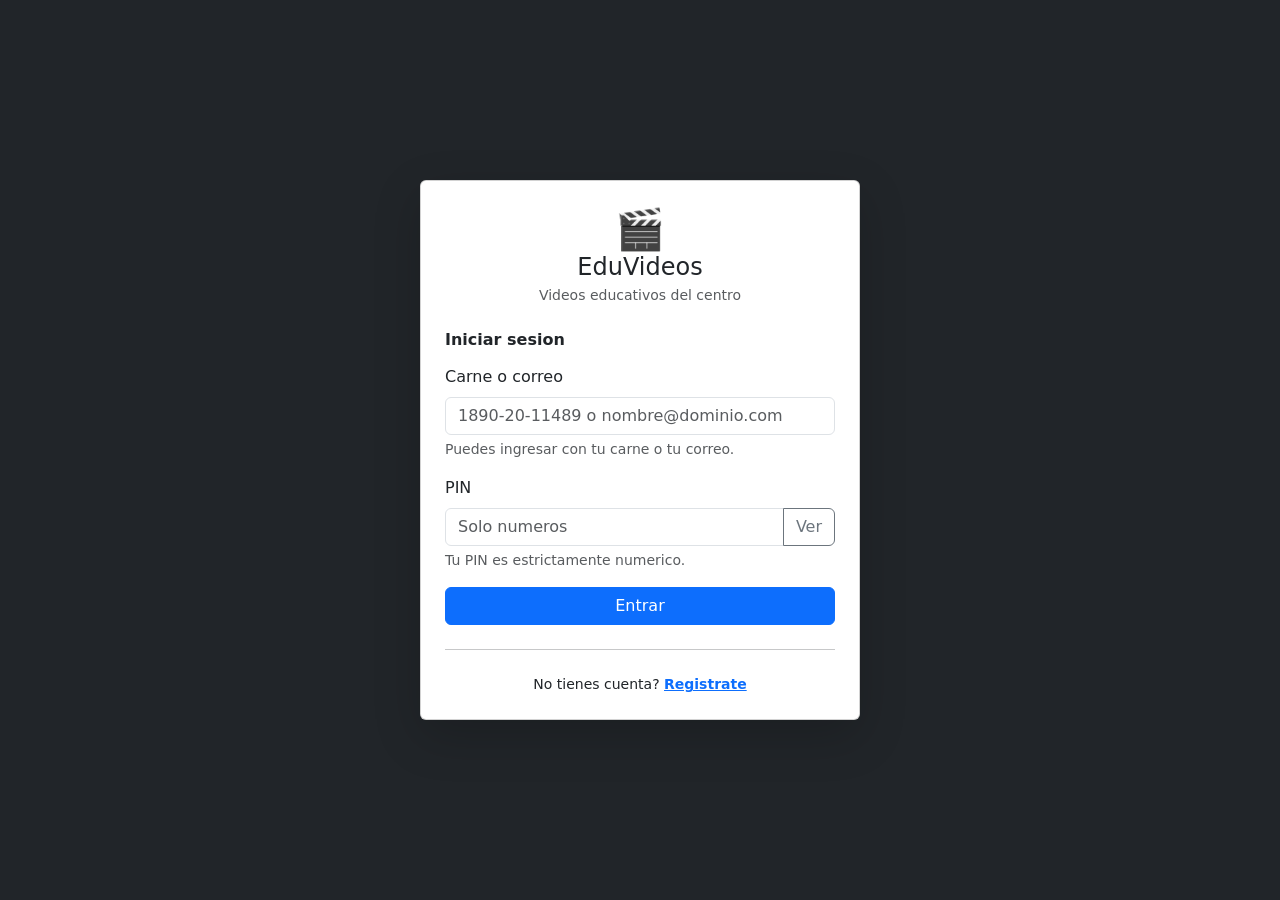
==== login.html @ a939062a "ultimos cambios" ====
<!DOCTYPE html>
<html lang="es">
<head>
  <meta charset="UTF-8">
  <meta name="viewport" content="width=device-width, initial-scale=1">
  <title>Iniciar sesion | EduVideos</title>

  <link href="https://cdn.jsdelivr.net/npm/bootstrap@5.3.3/dist/css/bootstrap.min.css" rel="stylesheet">

  <!--
    Todo el color sale de clases de Bootstrap: el fondo es bg-dark y el anillo
    de foco es el que Bootstrap ya aplica por defecto. Solo queda el ancho maximo
    del formulario, porque Bootstrap no tiene utilidad de max-width en px.
  -->
  <style>
    .tarjeta { max-width: 440px; }
  </style>
</head>
<body class="d-flex align-items-center justify-content-center p-3 min-vh-100 bg-dark">

  <div class="card shadow-lg tarjeta w-100">
    <div class="card-body p-4">

      <div class="text-center mb-4">
        <div class="display-6">&#127916;</div>
        <h1 class="h4 mb-1">EduVideos</h1>
        <p class="text-muted small mb-0">Videos educativos del centro</p>
      </div>

      <!-- ===================== LOGIN ===================== -->
      <div id="formLoginBox">
        <h2 class="h6 fw-bold mb-3">Iniciar sesion</h2>

        <div id="alertaLogin" class="d-none" role="alert" aria-live="assertive"></div>

        <form id="formLogin" novalidate>
          <div class="mb-3">
            <label for="usuario" class="form-label">Carne o correo</label>
            <input type="text" id="usuario" class="form-control" autocomplete="username"
                   placeholder="1890-20-11489 o nombre@dominio.com" required>
            <div class="form-text">Puedes ingresar con tu carne o tu correo.</div>
          </div>

          <div class="mb-3">
            <label for="password" class="form-label">PIN</label>
            <div class="input-group">
              <input type="password" id="password" class="form-control" autocomplete="current-password"
                     inputmode="numeric" placeholder="Solo numeros" required>
              <button class="btn btn-outline-secondary" type="button" id="btnVerPin"
                      aria-label="Mostrar u ocultar el PIN">Ver</button>
            </div>
            <div class="form-text">Tu PIN es estrictamente numerico.</div>
          </div>

          <button type="submit" class="btn btn-primary w-100" id="btnEntrar">Entrar</button>
        </form>

        <hr class="my-4">

        <p class="text-center small mb-0">
          No tienes cuenta? <a href="#" id="irRegistro" class="fw-semibold">Registrate</a>
        </p>
      </div>

      <!-- ===================== REGISTRO ===================== -->
      <div id="formRegistroBox" class="d-none">
        <h2 class="h6 fw-bold mb-3">Crear cuenta</h2>

        <div id="alertaRegistro" class="d-none" role="alert" aria-live="assertive"></div>

        <form id="formRegistro" novalidate>
          <div class="mb-2">
            <label for="regCarne" class="form-label">Carne</label>
            <input type="text" id="regCarne" class="form-control" placeholder="1890-20-11489"
                   maxlength="13" required>
            <div class="form-text">Formato 9999-99-9999 o 9999-99-99999.</div>
          </div>

          <div class="mb-2">
            <label for="regNombre" class="form-label">Nombre completo</label>
            <input type="text" id="regNombre" class="form-control" placeholder="Nombre y apellidos"
                   autocomplete="name" required>
          </div>

          <div class="mb-2">
            <label for="regCorreo" class="form-label">Correo</label>
            <input type="email" id="regCorreo" class="form-control" placeholder="nombre@dominio.com"
                   autocomplete="email" required>
          </div>

          <div class="mb-3">
            <label for="regPassword" class="form-label">PIN</label>
            <input type="password" id="regPassword" class="form-control" placeholder="Solo numeros"
                   inputmode="numeric" autocomplete="new-password" required>
            <div class="form-text">Solo numeros. El carne y el correo no pueden repetirse.</div>
          </div>

          <button type="submit" class="btn btn-success w-100" id="btnRegistrar">Registrarme</button>
        </form>

        <p class="text-center small mt-3 mb-0">
          Ya tienes cuenta? <a href="#" id="irLogin" class="fw-semibold">Inicia sesion</a>
        </p>
      </div>

    </div>
  </div>

  <script src="https://cdn.jsdelivr.net/npm/bootstrap@5.3.3/dist/js/bootstrap.bundle.min.js"></script>

  <!--
    Solo se cargan api.js, usuario.js y login.js: el catalogo no hace falta aqui.
    Toda la logica vive en la clase Login, sin scripts inline.
  -->
  <script src="js/api.js"></script>
  <script src="js/usuario.js"></script>
  <script src="js/login.js"></script>
</body>
</html>
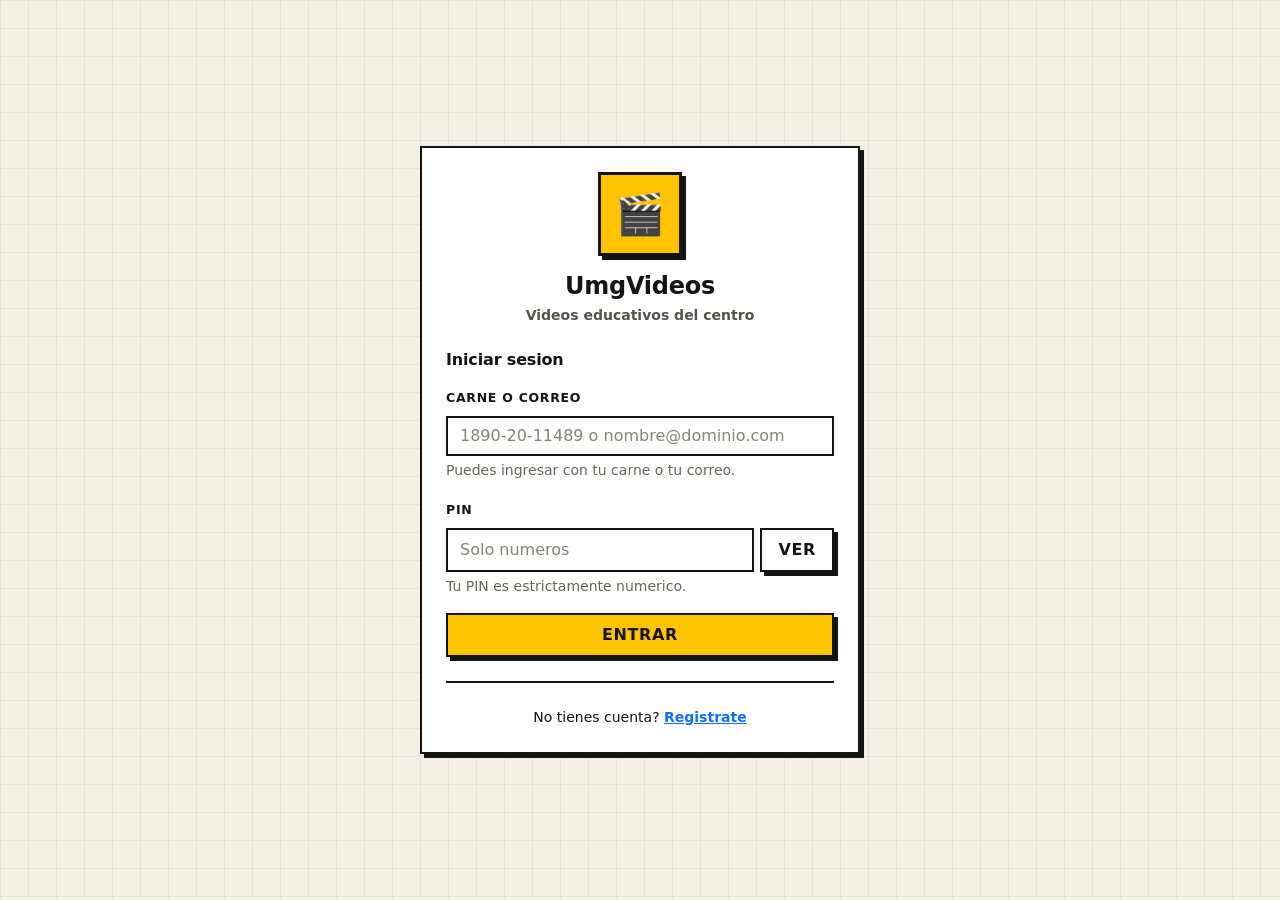
==== commit 41d54ca0: "impresion_firmas se corrige forma de impresiony la forma en la que se muestran las firmas" ====
--- a/login.html
+++ b/login.html
@@ -3,28 +3,20 @@
 <head>
   <meta charset="UTF-8">
   <meta name="viewport" content="width=device-width, initial-scale=1">
-  <title>Iniciar sesion | EduVideos</title>
+  <title>Iniciar sesion | UmgVideos</title>
 
   <link href="https://cdn.jsdelivr.net/npm/bootstrap@5.3.3/dist/css/bootstrap.min.css" rel="stylesheet">
+  <link href="css/tema.css" rel="stylesheet">
+</head>
+<body class="d-flex align-items-center justify-content-center p-3 min-vh-100 bg-body">
 
-  <!--
-    Todo el color sale de clases de Bootstrap: el fondo es bg-dark y el anillo
-    de foco es el que Bootstrap ya aplica por defecto. Solo queda el ancho maximo
-    del formulario, porque Bootstrap no tiene utilidad de max-width en px.
-  -->
-  <style>
-    .tarjeta { max-width: 440px; }
-  </style>
-</head>
-<body class="d-flex align-items-center justify-content-center p-3 min-vh-100 bg-dark">
-
-  <div class="card shadow-lg tarjeta w-100">
+  <div class="card tarjeta w-100">
     <div class="card-body p-4">
 
       <div class="text-center mb-4">
-        <div class="display-6">&#127916;</div>
-        <h1 class="h4 mb-1">EduVideos</h1>
-        <p class="text-muted small mb-0">Videos educativos del centro</p>
+        <div class="marca"><span class="display-6">&#127916;</span></div>
+        <h1 class="h4 mb-1 mt-3">UmgVideos</h1>
+        <p class="text-muted small fw-semibold mb-0">Videos educativos del centro</p>
       </div>
 
       <!-- ===================== LOGIN ===================== -->
--- a/css/tema.css
+++ b/css/tema.css
@@ -0,0 +1,441 @@
+/* =============================================================================
+   tema.css - tema neobrutalista sobre Bootstrap 5.3.3
+   -----------------------------------------------------------------------------
+   Se carga DESPUES de bootstrap.min.css y solo redefine variables que Bootstrap
+   ya declara, asi que la paleta sigue viniendo de Bootstrap y se cambia desde
+   este unico lugar.
+
+   La firma del estilo son tres decisiones:
+     1. Esquinas rectas (--bs-border-radius en 0).
+     2. Bordes gruesos de tinta: el borde es el color del texto.
+     3. Sombra dura, sin difuminado, que se encoge al presionar el boton.
+
+   Bootstrap no ofrece utilidades para sombra dura, transform, cursor ni
+   max-height en vh, asi que eso si se declara aqui a mano.
+   ============================================================================= */
+
+:root {
+  /* ---- Superficies ---- */
+  --bs-body-bg: #f3efe4;
+  --bs-body-bg-rgb: 243, 239, 228;
+  --bs-body-color: #141414;
+  --bs-emphasis-color: #141414;
+  --bs-secondary-color: #57514a;
+  --bs-tertiary-color: #57514a;
+  --bs-secondary-bg: #e6dfcd;
+  --bs-tertiary-bg: #ece5d5;
+  --bs-light: #ffffff;
+  --bs-dark: #141414;
+  --bs-dark-rgb: 20, 20, 20;
+
+  /* ---- Tinta: el color del texto tambien es el color del borde ---- */
+  --bs-border-color: #141414;
+  --bs-border-width: 2px;
+  --bs-link-color: #141414;
+  --bs-link-hover-color: #141414;
+
+  /* ---- Acentos ---- */
+  --bs-primary: #ffc400;
+  --bs-primary-rgb: 255, 196, 0;
+  --bs-primary-contrast-color: #141414;
+  --bs-secondary: #141414;
+  --bs-secondary-rgb: 20, 20, 20;
+  --bs-secondary-contrast-color: #ffc400;
+  --bs-danger: #ff4b33;
+  --bs-danger-rgb: 255, 75, 51;
+  --bs-danger-contrast-color: #141414;
+  --bs-warning: #ffd400;
+  --bs-warning-rgb: 255, 212, 0;
+  --bs-warning-contrast-color: #141414;
+  --bs-success: #2fcf87;
+  --bs-success-rgb: 47, 207, 135;
+  --bs-success-contrast-color: #141414;
+  --bs-info: #3cc9f5;
+  --bs-info-rgb: 60, 201, 245;
+  --bs-info-contrast-color: #141414;
+
+  /* ---- Esquinas rectas ---- */
+  --bs-border-radius: 0;
+  --bs-border-radius-sm: 0;
+  --bs-border-radius-lg: 0;
+  --bs-border-radius-xl: 0;
+  --bs-border-radius-2xl: 0;
+  --bs-border-radius-pill: 0;
+
+  /* ---- Medidas propias del tema (Bootstrap no las ofrece) ---- */
+  --uv-sombra: 4px 4px 0 var(--bs-body-color);
+  --uv-sombra-lg: 8px 8px 0 var(--bs-body-color);
+  --uv-rejilla: rgba(20, 20, 20, .055);
+}
+
+/* ------------------------------------------------------------------ fondo --
+   Rejilla de dos lineas gradientes: da textura sin una sola imagen externa. */
+body {
+  background-color: var(--bs-body-bg);
+  background-image:
+    linear-gradient(var(--uv-rejilla) 1px, transparent 1px),
+    linear-gradient(90deg, var(--uv-rejilla) 1px, transparent 1px);
+  background-size: 28px 28px;
+}
+
+/* El amarillo sirve de relleno, no de texto: sobre crema no se lee. */
+.text-primary {
+  color: var(--bs-body-color) !important;
+}
+
+/* Bootstrap 5.3 fija a blanco literal el color de texto de .text-bg-*, asi que
+   con esta paleta el blanco caeria sobre un acento saturado y no se leeria.
+   Se devuelve el color de contraste que declara cada variante. */
+.text-bg-primary {
+  color: var(--bs-primary-contrast-color) !important;
+}
+
+.text-bg-success {
+  color: var(--bs-success-contrast-color) !important;
+}
+
+.text-bg-info {
+  color: var(--bs-info-contrast-color) !important;
+}
+
+.text-bg-warning {
+  color: var(--bs-warning-contrast-color) !important;
+}
+
+.text-bg-danger {
+  color: var(--bs-danger-contrast-color) !important;
+}
+
+.text-bg-secondary {
+  color: var(--bs-secondary-contrast-color) !important;
+}
+
+h1, h2, h3, h4, h5, h6,
+.h1, .h2, .h3, .h4, .h5, .h6 {
+  font-weight: 800;
+  letter-spacing: -.01em;
+}
+
+hr {
+  border-color: var(--bs-body-color);
+  border-width: 2px;
+  opacity: 1;
+}
+
+/* ---------------------------------------------------------------- botones --
+   El estado hover y el pressed NO cambian de color: la respuesta es la sombra,
+   que se encoge. Por eso los estados se enganchan a las variables de color de
+   la variante y basta con fijar el color una sola vez. */
+.btn {
+  --bs-btn-border-width: 2px;
+  --bs-btn-border-radius: 0;
+  --bs-btn-padding-x: 1rem;
+  --bs-btn-padding-y: .5rem;
+  --bs-btn-font-weight: 800;
+  --bs-btn-disabled-opacity: 1;
+  --bs-btn-focus-width: 3px;
+  --bs-btn-focus-box-shadow: 0 0 0 3px var(--bs-primary);
+  --bs-btn-active-shadow: none;
+
+  --bs-btn-hover-bg: var(--bs-btn-bg);
+  --bs-btn-hover-color: var(--bs-btn-color);
+  --bs-btn-hover-border-color: var(--bs-btn-border-color);
+  --bs-btn-active-bg: var(--bs-btn-bg);
+  --bs-btn-active-color: var(--bs-btn-color);
+  --bs-btn-active-border-color: var(--bs-btn-border-color);
+  --bs-btn-disabled-bg: var(--bs-btn-bg);
+  --bs-btn-disabled-color: var(--bs-btn-color);
+  --bs-btn-disabled-border-color: var(--bs-btn-border-color);
+
+  border-radius: 0;
+  font-weight: 800;
+  letter-spacing: .04em;
+  text-transform: uppercase;
+  box-shadow: var(--uv-sombra);
+  transition: transform .1s ease, box-shadow .1s ease;
+}
+
+.btn:hover:not(:disabled):not(.disabled) {
+  color: var(--bs-btn-hover-color);
+  transform: translate(2px, 2px);
+  box-shadow: 2px 2px 0 var(--bs-body-color);
+}
+
+.btn:active:not(:disabled):not(.disabled) {
+  color: var(--bs-btn-active-color);
+  transform: translate(4px, 4px);
+  box-shadow: none;
+}
+
+.btn:disabled,
+.btn.disabled {
+  border-style: dashed;
+  box-shadow: none;
+  opacity: .55;
+}
+
+.btn-sm {
+  --bs-btn-padding-x: .75rem;
+  --bs-btn-padding-y: .3rem;
+  font-size: .8rem;
+}
+
+.btn-lg {
+  --bs-btn-padding-x: 1.5rem;
+  --bs-btn-padding-y: .8rem;
+  font-size: 1.05rem;
+}
+
+/* Solo se fija el color base de cada variante. */
+.btn-primary {
+  --bs-btn-bg: var(--bs-primary);
+  --bs-btn-color: var(--bs-primary-contrast-color);
+  --bs-btn-border-color: var(--bs-body-color);
+}
+
+.btn-success {
+  --bs-btn-bg: var(--bs-success);
+  --bs-btn-color: var(--bs-success-contrast-color);
+  --bs-btn-border-color: var(--bs-body-color);
+}
+
+.btn-danger {
+  --bs-btn-bg: var(--bs-danger);
+  --bs-btn-color: var(--bs-danger-contrast-color);
+  --bs-btn-border-color: var(--bs-body-color);
+}
+
+/* Relleno oscuro con texto amarillo: el contraste de la barra. */
+.btn-dark,
+.btn-secondary {
+  --bs-btn-bg: var(--bs-dark);
+  --bs-btn-color: var(--bs-primary);
+  --bs-btn-border-color: var(--bs-dark);
+}
+
+/* Contornos: en reposo solo tinta, al hover se rellenan. */
+.btn-outline-dark,
+.btn-outline-light,
+.btn-outline-secondary {
+  --bs-btn-bg: transparent;
+  --bs-btn-color: var(--bs-body-color);
+  --bs-btn-border-color: var(--bs-body-color);
+  --bs-btn-hover-bg: var(--bs-primary);
+}
+
+.btn-outline-danger {
+  --bs-btn-bg: transparent;
+  --bs-btn-color: var(--bs-danger);
+  --bs-btn-border-color: var(--bs-body-color);
+  --bs-btn-hover-bg: var(--bs-danger);
+  --bs-btn-hover-color: var(--bs-danger-contrast-color);
+}
+
+.btn-link {
+  --bs-btn-color: var(--bs-body-color);
+  --bs-btn-hover-color: var(--bs-body-color);
+  --bs-btn-active-color: var(--bs-body-color);
+  text-decoration: underline;
+  box-shadow: none;
+}
+
+/* ----------------------------------------------------------------- navbar --
+   Barra amarilla con borde inferior de tinta y su linea dura de sombra. */
+.barra {
+  --bs-navbar-color: var(--bs-body-color);
+  --bs-navbar-brand-color: var(--bs-body-color);
+  --bs-navbar-brand-hover-color: var(--bs-body-color);
+
+  background-color: var(--bs-primary);
+  border-bottom: 3px solid var(--bs-body-color);
+  box-shadow: 0 4px 0 var(--bs-body-color);
+}
+
+.barra .navbar-brand {
+  font-weight: 900;
+  letter-spacing: -.02em;
+  text-transform: uppercase;
+  text-shadow: 2px 2px 0 var(--bs-light);
+}
+
+/* ----------------------------------------------------------------- cards -- */
+.card {
+  --bs-card-border-width: 2px;
+  --bs-card-border-color: var(--bs-body-color);
+  --bs-card-bg: var(--bs-light);
+  box-shadow: var(--uv-sombra);
+}
+
+.card-img-top {
+  aspect-ratio: 3 / 2;
+  border-bottom: 2px solid var(--bs-body-color);
+}
+
+.card-title {
+  font-weight: 800;
+}
+
+/* El hover "levanta" en diagonal, coherente con la sombra dura. */
+.video-card {
+  cursor: pointer;
+  box-shadow: var(--uv-sombra);
+  transition: transform .12s ease, box-shadow .12s ease;
+}
+
+.video-card:hover,
+.video-card:focus-visible {
+  transform: translate(-2px, -2px);
+  box-shadow: var(--uv-sombra-lg);
+}
+
+.video-card:focus-visible {
+  outline: 3px solid var(--bs-body-color);
+  outline-offset: 3px;
+}
+
+.badge {
+  border: 2px solid var(--bs-body-color);
+  font-weight: 700;
+  letter-spacing: .03em;
+  text-transform: uppercase;
+}
+
+/* ------------------------------------------------------------- formularios -- */
+.form-label {
+  font-size: .78rem;
+  font-weight: 800;
+  letter-spacing: .06em;
+  text-transform: uppercase;
+}
+
+.form-control,
+.form-select,
+.input-group-text {
+  border-width: 2px;
+  border-color: var(--bs-body-color);
+  border-radius: 0;
+  background-color: var(--bs-light);
+}
+
+.form-control:focus,
+.form-select:focus {
+  border-color: var(--bs-body-color);
+  background-color: var(--bs-light);
+  box-shadow: 0 0 0 3px var(--bs-primary);
+}
+
+.form-control::placeholder {
+  color: #8a8375;
+}
+
+.form-text {
+  color: #6b6558;
+}
+
+/* El prefijo del buscador va en amarillo. */
+.input-group-text {
+  background-color: var(--bs-primary);
+  font-size: 1.1rem;
+}
+
+/* Se separan las piezas del grupo en vez de fundirlas: con radio 0 el borde
+   compartido de Bootstrap solo deja una linea de 1px. */
+.input-group {
+  gap: .5rem;
+}
+
+.input-group > :not(:first-child) {
+  margin-left: 0;
+}
+
+/* ----------------------------------------------------------------- avisos -- */
+.alert {
+  border-width: 2px;
+  border-color: var(--bs-body-color);
+  font-weight: 500;
+}
+
+.alert-link {
+  color: var(--bs-body-color);
+  font-weight: 800;
+  text-decoration: underline;
+}
+
+/* ----------------------------------------------------------------- modales -- */
+.modal-content {
+  border: 3px solid var(--bs-body-color);
+  border-radius: 0;
+  background-color: var(--bs-light);
+  box-shadow: var(--uv-sombra-lg);
+}
+
+.modal-header,
+.modal-footer {
+  border-color: var(--bs-body-color);
+}
+
+.modal-title {
+  font-weight: 800;
+  letter-spacing: -.01em;
+  text-transform: uppercase;
+}
+
+.modal-backdrop {
+  background-color: var(--bs-body-color);
+  opacity: .55;
+}
+
+/* ----------------------------------------------------------------- toasts --
+   El color del texto lo pone el bloque de .text-bg-* de arriba. */
+.toast {
+  border: 2px solid var(--bs-body-color);
+  border-radius: 0;
+  background-color: var(--bs-light);
+  box-shadow: var(--uv-sombra);
+  font-weight: 600;
+}
+
+/* ------------------------------------------------------- medidas propias --
+   Bootstrap 5.3 no tiene utilidad de max-height en vh ni de max-width en px. */
+#reproductor {
+  max-height: 60vh;
+  border: 3px solid var(--bs-body-color);
+}
+
+#listaComentarios {
+  max-height: 45vh;
+}
+
+.tarjeta {
+  max-width: 440px;
+}
+
+/* Cuadro de la marca en login.html. */
+.marca {
+  display: inline-flex;
+  align-items: center;
+  justify-content: center;
+  width: 84px;
+  height: 84px;
+  background-color: var(--bs-primary);
+  border: 3px solid var(--bs-body-color);
+  box-shadow: var(--uv-sombra);
+}
+
+.spinner-border {
+  border-width: .3em;
+}
+
+/* Sin transicion, el desplazamiento del boton puede molestar. */
+@media (prefers-reduced-motion: reduce) {
+  .btn,
+  .video-card {
+    transition: none;
+  }
+
+  .btn:hover:not(:disabled):not(.disabled),
+  .video-card:hover,
+  .video-card:focus-visible {
+    transform: none;
+  }
+}
